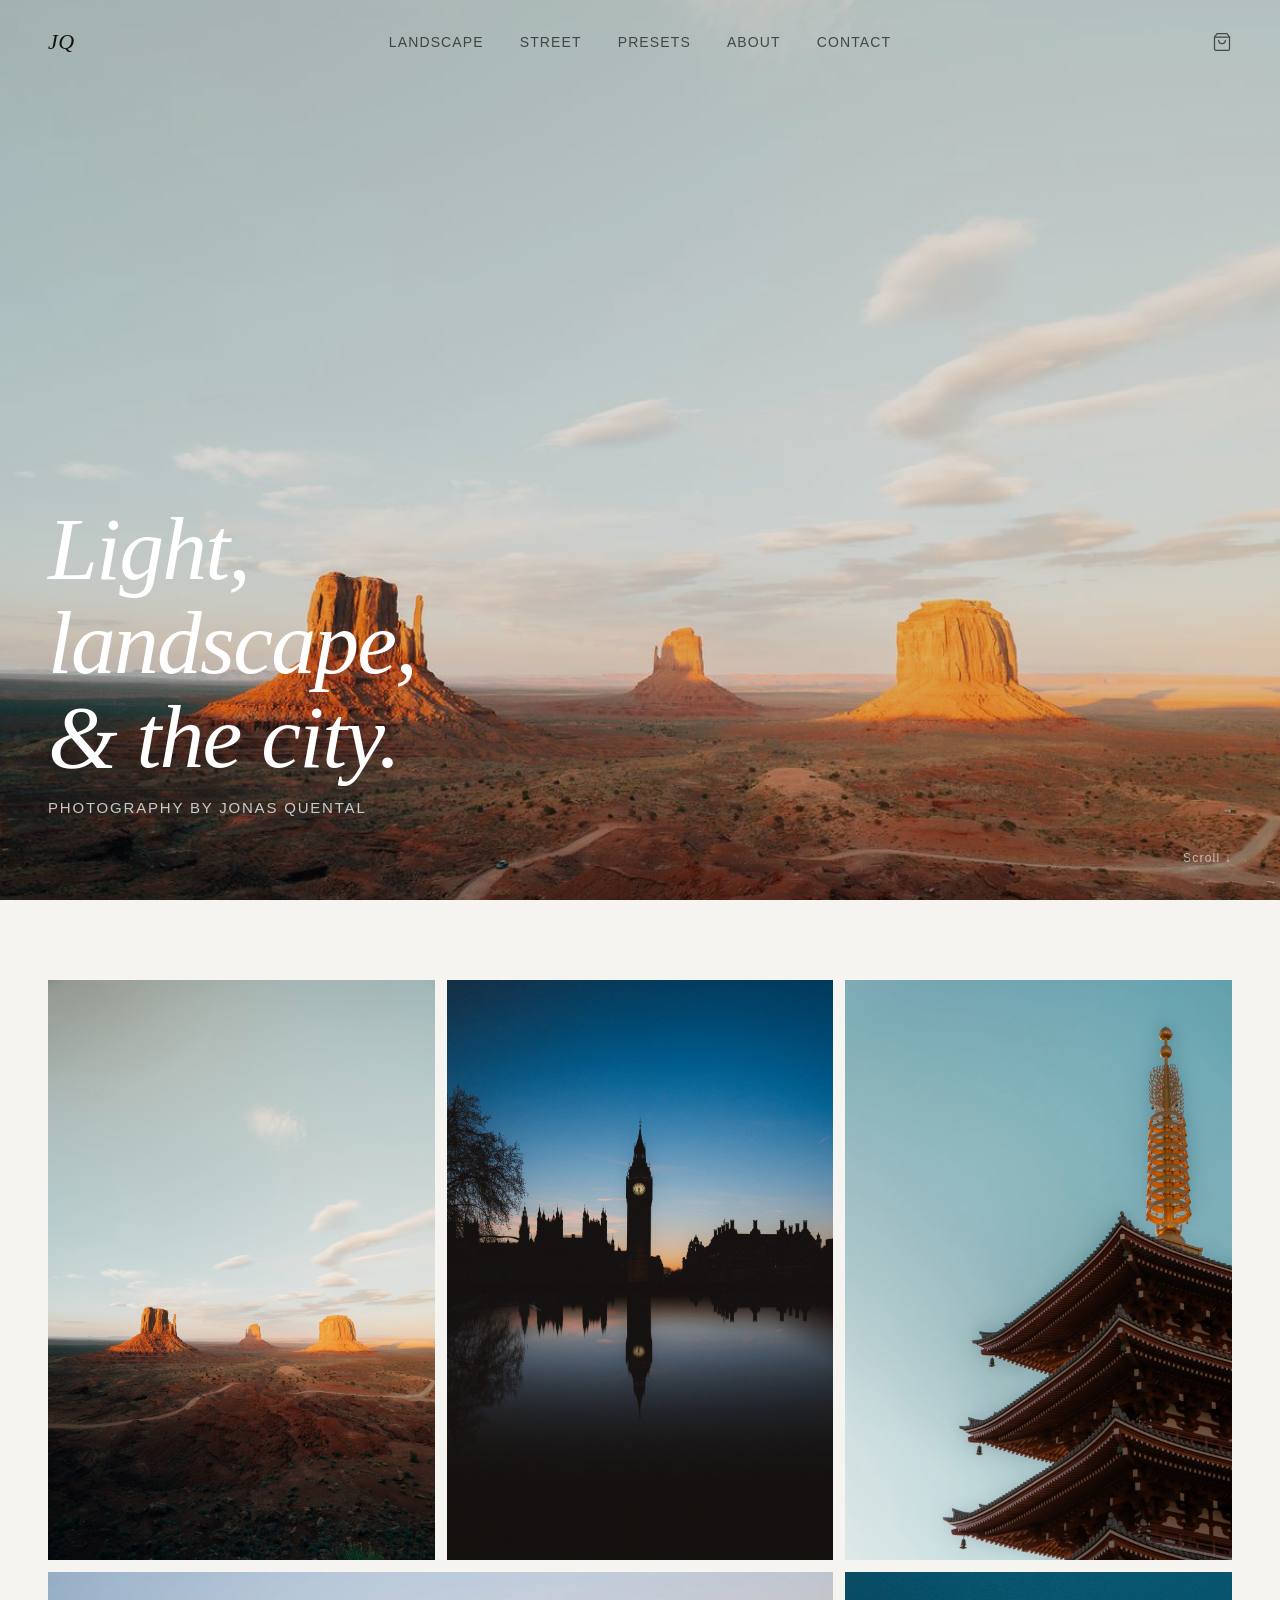
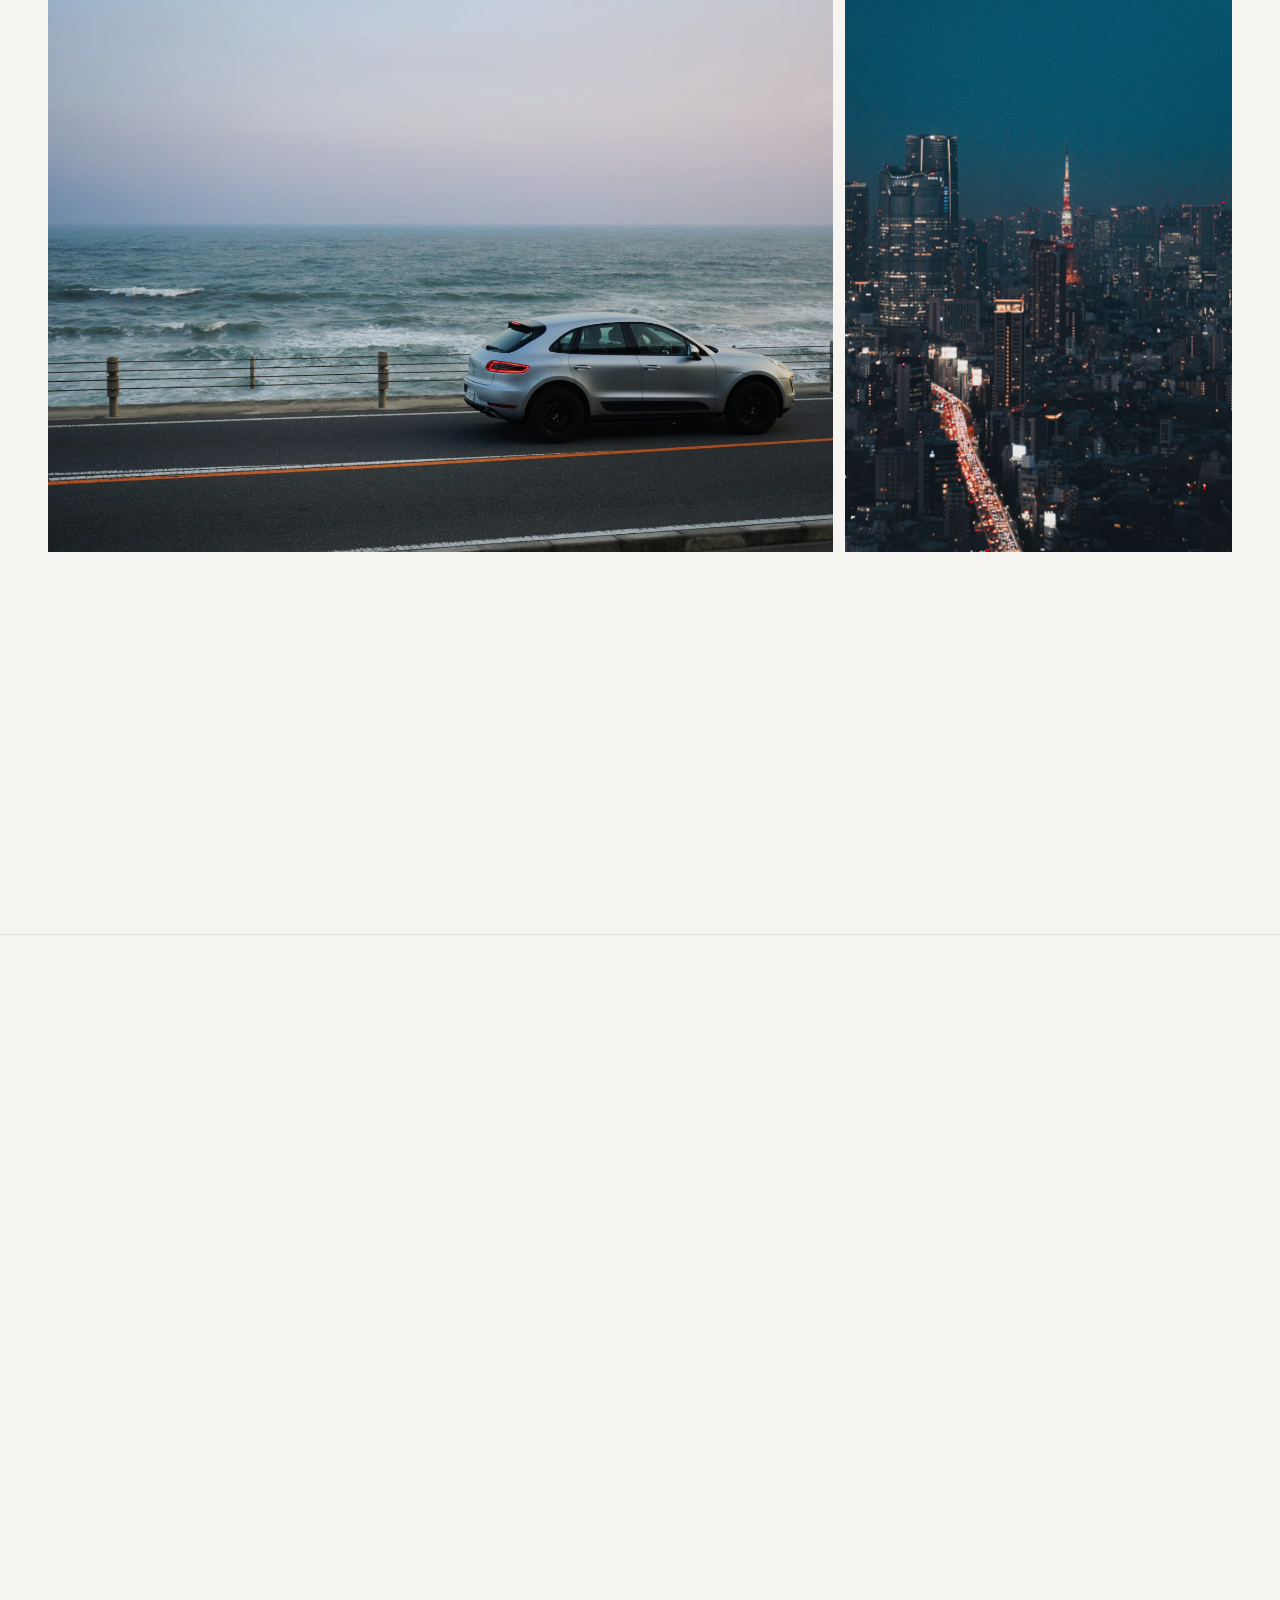
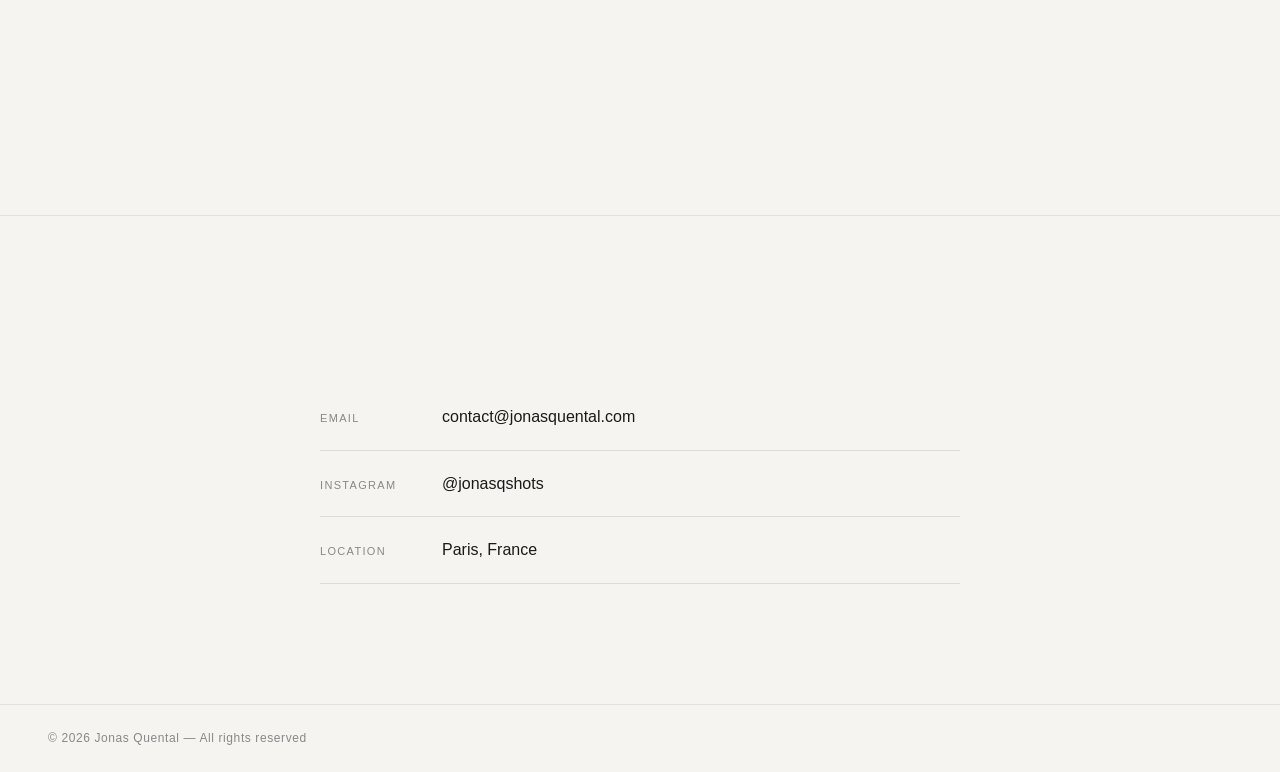
==== index.html @ b187c1c8 "Update index.html" ====
<!DOCTYPE html>
<html lang="en">
<head>
  <meta charset="UTF-8" />
  <meta name="viewport" content="width=device-width, initial-scale=1.0" />
  <title>Jonas Quental — Photography</title>
  <link rel="preconnect" href="https://fonts.googleapis.com">
  <link rel="preconnect" href="https://fonts.gstatic.com" crossorigin>
  <link href="https://fonts.googleapis.com/css2?family=Cormorant+Garamond:ital,wght@0,300;0,400;1,300;1,400&family=DM+Sans:wght@300;400;500&display=swap" rel="stylesheet">
  <link rel="stylesheet" href="style.css" />
</head>
<body>

  <!-- NAV -->
  <nav class="nav">
    <a href="index.html" class="nav-logo">JQ</a>
    <ul class="nav-links">
      <li><a href="landscape.html">Landscape</a></li>
      <li><a href="street.html">Street</a></li>
      <li><a href="presets.html">Presets</a></li>
      <li><a href="#about">About</a></li>
      <li><a href="#contact">Contact</a></li>
    </ul>
    <a href="presets.html" class="nav-cart" title="Cart">
      <svg viewBox="0 0 24 24" xmlns="http://www.w3.org/2000/svg">
        <path d="M6 2L3 6v14a2 2 0 002 2h14a2 2 0 002-2V6l-3-4z"/>
        <line x1="3" y1="6" x2="21" y2="6"/>
        <path d="M16 10a4 4 0 01-8 0"/>
      </svg>
    </a>
  </nav>

  <!-- HERO -->
  <section class="hero">
    <div class="hero-image">
      <img src="photos/monument-valley.jpg" alt="Monument Valley" style="object-position:-20% center;"/>
    </div>
    <div class="hero-text">
      <h1>Light,<br><em>landscape,</em><br>& the city.</h1>
      <p>Photography by Jonas Quental</p>
    </div>
    <div class="hero-scroll-hint">Scroll ↓</div>
  </section>

  <!-- PORTFOLIO GRID -->
  <section id="portfolio" class="portfolio">
    <div class="grid">
      <div class="grid-item tall" onclick="openLightbox('Monument Valley', 'photos/monument-valley.jpg', 'Landscape · USA · 2026')">
        <img src="photos/monument-valley.jpg" alt="Monument Valley" />
      </div>
      <div class="grid-item" onclick="openLightbox('Big Ben', 'photos/bigben.jpg', 'Landscape · London · 2026')">
        <img src="photos/bigben.jpg" alt="Big Ben at blue hour" />
      </div>
      <div class="grid-item" onclick="openLightbox('Asakusa', 'photos/tokyo-temple.jpg', 'Landscape · Tokyo · 2025')">
        <img src="photos/tokyo-temple.jpg" alt="Asakusa pagoda" />
      </div>
      <div class="grid-item wide" onclick="openLightbox('Kamakura', 'photos/kamakura-car.jpg', 'Street · Japan · 2025')">
        <img src="photos/kamakura-car.jpg" alt="Kamakura coastal road" style="object-position:20% center;" />
      </div>
      <div class="grid-item tall" onclick="openLightbox('Tokyo at Night', 'photos/tokyo-city-night.jpg', 'Street · Tokyo · 2025')">
        <img src="photos/tokyo-city-night.jpg" alt="Tokyo at night" />
      </div>
      <div class="grid-item" onclick="openLightbox('Pacific Coast', 'photos/rock-birds.jpg', 'Landscape · California · 2026')">
        <img src="photos/rock-birds.jpg" alt="Rock with birds" />
      </div>
      <div class="grid-item" onclick="openLightbox('Venice Beach', 'photos/venice-skatepark.jpg', 'Street · Los Angeles · 2026')">
        <img src="photos/venice-skatepark.jpg" alt="Venice Beach skatepark" />
      </div>
      <div class="grid-item" onclick="openLightbox('Sakura', 'photos/sakura.jpg', 'Landscape · Japan · 2025')">
        <img src="photos/sakura.jpg" alt="Cherry blossoms" />
      </div>
    </div>
  </section>

  <!-- ABOUT -->
  <section id="about" class="about">
    <div class="about-inner">
      <div class="about-image">
        <img src="photos/yosemite.jpg" alt="Jonas Quental" />
      </div>
      <div class="about-text">
        <h2>About</h2>
        <p>
          I'm Jonas Quental, a photographer based in Paris. I shoot landscapes, portraits, and anything that tells a story worth keeping.
        </p>
        <p>
          My work is driven by light, patience, and an obsession with the decisive moment.
        </p>
        <a href="mailto:contact@jonasquental.com" class="btn">Get in touch</a>
      </div>
    </div>
  </section>

  <!-- CONTACT -->
  <section id="contact" class="contact">
    <div class="contact-details">
      <div class="contact-row">
        <span class="contact-label">Email</span>
        <a href="mailto:contact@jonasquental.com" class="contact-value">contact@jonasquental.com</a>
      </div>
      <div class="contact-row">
        <span class="contact-label">Instagram</span>
        <a href="https://instagram.com/jonasqshots" target="_blank" class="contact-value">@jonasqshots</a>
      </div>
      <div class="contact-row">
        <span class="contact-label">Location</span>
        <span class="contact-value">Paris, France</span>
      </div>
    </div>
  </section>

  <!-- FOOTER -->
  <footer class="footer">
    <span>© 2026 Jonas Quental — All rights reserved</span>
  </footer>

  <!-- LIGHTBOX -->
  <div class="lightbox" id="lightbox" onclick="closeLightbox()">
    <button class="lightbox-close" onclick="closeLightbox()">×</button>
    <img id="lightbox-img" src="" alt="">
    <p class="lightbox-meta" id="lightbox-meta"></p>
  </div>

  <script src="script.js"></script>
  <script>
    function openLightbox(title, src, meta) {
      document.getElementById('lightbox-img').src = src;
      document.getElementById('lightbox-img').alt = title;
      document.getElementById('lightbox-meta').textContent = title + ' — ' + meta;
      document.getElementById('lightbox').classList.add('open');
      document.body.style.overflow = 'hidden';
    }
    function closeLightbox() {
      document.getElementById('lightbox').classList.remove('open');
      document.body.style.overflow = '';
    }
    document.addEventListener('keydown', e => { if (e.key === 'Escape') closeLightbox(); });
  </script>
</body>
</html>
---- style.css ----
*, *::before, *::after { box-sizing: border-box; margin: 0; padding: 0; }

:root {
  --fg: #1a1a1a;
  --bg: #f5f4f0;
  --muted: #888;
  --serif: 'Georgia', serif;
  --sans: 'Helvetica Neue', Arial, sans-serif;
}

html { scroll-behavior: smooth; }

body {
  background: var(--bg);
  color: var(--fg);
  font-family: var(--sans);
  font-size: 16px;
  line-height: 1.6;
}

/* ── NAV ── */
.nav {
  position: fixed;
  top: 0; left: 0; right: 0;
  z-index: 100;
  display: grid;
  grid-template-columns: 1fr auto 1fr;
  align-items: center;
  padding: 24px 48px;
  mix-blend-mode: multiply;
}

.nav-logo {
  font-family: var(--serif);
  font-size: 22px;
  font-style: italic;
  letter-spacing: 0.02em;
  justify-self: start;
}

.nav-links {
  list-style: none;
  display: flex;
  gap: 36px;
  justify-self: center;
}

.nav-links a {
  text-decoration: none;
  color: var(--fg);
  font-size: 14px;
  letter-spacing: 0.08em;
  text-transform: uppercase;
  opacity: 0.7;
  transition: opacity 0.2s;
}

.nav-links a:hover { opacity: 1; }

.nav-cart {
  justify-self: end;
  display: flex;
  align-items: center;
  gap: 6px;
  cursor: pointer;
  text-decoration: none;
  color: var(--fg);
  opacity: 0.7;
  transition: opacity 0.2s;
  position: relative;
}

.nav-cart:hover { opacity: 1; }

.nav-cart svg {
  width: 20px;
  height: 20px;
  stroke: currentColor;
  fill: none;
  stroke-width: 1.5;
  stroke-linecap: round;
  stroke-linejoin: round;
}

.nav-cart-count {
  position: absolute;
  top: -6px;
  right: -8px;
  background: var(--fg);
  color: var(--bg);
  font-size: 9px;
  font-weight: 500;
  width: 16px;
  height: 16px;
  border-radius: 50%;
  display: flex;
  align-items: center;
  justify-content: center;
  letter-spacing: 0;
  opacity: 1;
}

/* ── HERO ── */
.hero {
  position: relative;
  height: 100vh;
  display: flex;
  align-items: flex-end;
  overflow: hidden;
}

.hero-image {
  position: absolute;
  inset: 0;
}

.hero-image img {
  width: 100%; height: 100%;
  object-fit: cover;
  object-position: center 20%;
  filter: brightness(0.88);
}

/* Placeholder gradient when no image is loaded */
.hero-image:not(:has(img[src=""])) {
  background: linear-gradient(160deg, #c9d4dc 0%, #8fa3b1 100%);
}

.hero-text {
  position: relative;
  z-index: 2;
  padding: 0 48px 80px;
  color: #fff;
}

.hero-text h1 {
  font-family: var(--serif);
  font-size: clamp(48px, 7vw, 96px);
  font-weight: 400;
  font-style: italic;
  line-height: 1.05;
  letter-spacing: -0.02em;
}

.hero-text p {
  margin-top: 12px;
  font-size: 15px;
  letter-spacing: 0.12em;
  text-transform: uppercase;
  opacity: 0.75;
}

.hero-scroll-hint {
  position: absolute;
  bottom: 32px; right: 48px;
  z-index: 2;
  font-size: 12px;
  letter-spacing: 0.1em;
  color: rgba(255,255,255,0.6);
  animation: float 2.5s ease-in-out infinite;
}

@keyframes float {
  0%, 100% { transform: translateY(0); }
  50% { transform: translateY(6px); }
}

/* ── PORTFOLIO GRID ── */
.portfolio {
  padding: 80px 48px;
}

.grid {
  display: grid;
  grid-template-columns: repeat(3, 1fr);
  gap: 12px;
}

.grid-item {
  overflow: hidden;
  background: #ddd;
  position: relative;
}

/* default aspect ratio */
.grid-item::before { content: ''; display: block; padding-top: 75%; }
.grid-item.tall::before { padding-top: 150%; }
.grid-item.wide { grid-column: span 2; }
.grid-item.wide::before { padding-top: 50%; }

.grid-item img {
  position: absolute;
  inset: 0;
  width: 100%; height: 100%;
  object-fit: cover;
  transition: transform 0.6s ease, filter 0.4s ease;
  filter: brightness(0.95);
}

.grid-item:hover img {
  transform: scale(1.04);
  filter: brightness(1);
}

/* ── ABOUT ── */
.about {
  padding: 100px 48px;
  border-top: 1px solid rgba(0,0,0,0.08);
}

.about-inner {
  display: grid;
  grid-template-columns: 1fr 1fr;
  gap: 80px;
  align-items: center;
  max-width: 1100px;
  margin: 0 auto;
}

.about-image {
  aspect-ratio: 3/4;
  overflow: hidden;
  background: #ddd;
}

.about-image img {
  width: 100%; height: 100%;
  object-fit: cover;
}

.about-text h2 {
  font-family: var(--serif);
  font-size: 42px;
  font-weight: 400;
  font-style: italic;
  margin-bottom: 28px;
}

.about-text p {
  color: #444;
  margin-bottom: 16px;
  font-size: 17px;
  line-height: 1.75;
}

/* ── BUTTON ── */
.btn {
  display: inline-block;
  margin-top: 24px;
  padding: 12px 28px;
  border: 1px solid var(--fg);
  text-decoration: none;
  color: var(--fg);
  font-size: 13px;
  letter-spacing: 0.1em;
  text-transform: uppercase;
  transition: background 0.2s, color 0.2s;
}

.btn:hover { background: var(--fg); color: var(--bg); }

.btn-large {
  font-size: 16px;
  padding: 16px 40px;
  letter-spacing: 0.05em;
  text-transform: none;
}

/* ── CONTACT ── */
.contact {
  padding: 120px 48px;
  text-align: center;
  border-top: 1px solid rgba(0,0,0,0.08);
}

.contact h2 {
  font-family: var(--serif);
  font-size: clamp(36px, 5vw, 64px);
  font-weight: 400;
  line-height: 1.1;
  margin-bottom: 16px;
}

.contact h2 em {
  font-style: italic;
}

.contact > p {
  color: var(--muted);
  margin-bottom: 40px;
  font-size: 17px;
}

.social-links {
  margin-top: 40px;
  display: flex;
  gap: 32px;
  justify-content: center;
}

.social-links a {
  color: var(--muted);
  text-decoration: none;
  font-size: 13px;
  letter-spacing: 0.1em;
  text-transform: uppercase;
  transition: color 0.2s;
}

.social-links a:hover { color: var(--fg); }

/* ── CONTACT DETAILS ── */
.contact-details {
  margin-top: 48px;
  max-width: 640px;
  margin-left: auto;
  margin-right: auto;
  text-align: left;
}

.contact-row {
  display: flex;
  align-items: baseline;
  gap: 32px;
  padding: 20px 0;
  border-bottom: 1px solid rgba(0,0,0,0.1);
}

.contact-label {
  font-size: 11px;
  letter-spacing: 0.12em;
  text-transform: uppercase;
  color: var(--muted);
  min-width: 90px;
}

.contact-value {
  font-size: 16px;
  color: var(--fg);
  text-decoration: none;
}

a.contact-value:hover { text-decoration: underline; }

/* ── FOOTER ── */
.footer {
  padding: 24px 48px;
  border-top: 1px solid rgba(0,0,0,0.08);
  font-size: 12px;
  color: var(--muted);
  letter-spacing: 0.05em;
}

/* ── FADE-IN ON SCROLL ── */
.reveal {
  opacity: 0;
  transform: translateY(24px);
  transition: opacity 0.7s ease, transform 0.7s ease;
}

.reveal.visible {
  opacity: 1;
  transform: translateY(0);
}

/* ── RESPONSIVE ── */
@media (max-width: 900px) {
  .nav { padding: 20px 24px; }
  .nav-links { gap: 20px; }

  .hero-text { padding: 0 24px 60px; }
  .hero-scroll-hint { right: 24px; }

  .portfolio { padding: 60px 24px; }
  .grid {
    grid-template-columns: repeat(2, 1fr);
    grid-auto-rows: 240px;
  }
  .grid-item.wide { grid-column: span 1; }

  .about { padding: 60px 24px; }
  .about-inner { grid-template-columns: 1fr; gap: 40px; }

  .contact { padding: 80px 24px; }
  .footer { padding: 20px 24px; }
}

@media (max-width: 560px) {
  .grid { grid-template-columns: 1fr; }
  .grid-item.tall { grid-row: span 1; }
}

/* ── NAV LOGO AS LINK ── */
a.nav-logo {
  text-decoration: none;
  color: var(--fg);
}

.nav-links a.active {
  opacity: 1;
  color: #2a6fc9;
}

/* ── PAGE HEADER (gallery pages) ── */
.page-header {
  padding: 140px 48px 48px;
  border-bottom: 1px solid rgba(0,0,0,0.08);
  display: flex;
  align-items: baseline;
  justify-content: space-between;
}

.page-title {
  font-family: var(--serif);
  font-size: clamp(48px, 7vw, 96px);
  font-weight: 400;
  font-style: italic;
  letter-spacing: -0.02em;
  line-height: 1;
}

.page-meta {
  font-size: 12px;
  color: var(--muted);
  letter-spacing: 0.1em;
  text-transform: uppercase;
}

/* ── GALLERY MASONRY ── */
.gallery {
  padding: 48px 48px 80px;
  columns: 3;
  column-gap: 12px;
}

.gallery-item {
  break-inside: avoid;
  margin-bottom: 12px;
  position: relative;
  overflow: hidden;
  cursor: pointer;
}

.gallery-item img {
  width: 100%;
  display: block;
  transition: transform 0.5s ease, filter 0.4s ease;
  filter: brightness(0.95);
}

.gallery-item:hover img {
  transform: scale(1.03);
  filter: brightness(1);
}

.gallery-item-info {
  position: absolute;
  bottom: 0; left: 0; right: 0;
  padding: 40px 20px 18px;
  background: linear-gradient(transparent, rgba(0,0,0,0.5));
  opacity: 0;
  transition: opacity 0.3s;
}

.gallery-item:hover .gallery-item-info { opacity: 1; }

.item-title {
  font-family: var(--serif);
  font-size: 18px;
  font-style: italic;
  font-weight: 400;
  color: #fff;
  display: block;
}

.item-meta {
  font-size: 10px;
  letter-spacing: 0.1em;
  text-transform: uppercase;
  color: rgba(255,255,255,0.6);
}

/* ── ABOUT STATS ── */
.about-stats {
  display: grid;
  grid-template-columns: repeat(3, 1fr);
  gap: 20px;
  margin: 32px 0;
  padding-top: 28px;
  border-top: 1px solid rgba(0,0,0,0.08);
}

.about-stats .stat-label {
  display: block;
  font-size: 10px;
  letter-spacing: 0.12em;
  text-transform: uppercase;
  color: var(--muted);
  margin-bottom: 6px;
}

.about-stats .stat-val {
  display: block;
  font-family: var(--serif);
  font-size: 20px;
  font-style: italic;
}

/* ── LIGHTBOX ── */
.lightbox {
  position: fixed;
  inset: 0;
  background: rgba(245,244,240,0.97);
  z-index: 200;
  display: none;
  align-items: center;
  justify-content: center;
  flex-direction: column;
  gap: 20px;
}

.lightbox.open { display: flex; }

.lightbox-close {
  position: fixed;
  top: 32px; right: 48px;
  background: none;
  border: none;
  font-size: 32px;
  color: var(--muted);
  cursor: pointer;
  line-height: 1;
  transition: color 0.2s;
  font-family: var(--serif);
}

.lightbox-close:hover { color: var(--fg); }

#lightbox-img {
  max-width: 88vw;
  max-height: 82vh;
  object-fit: contain;
}

.lightbox-meta {
  font-family: var(--serif);
  font-size: 18px;
  font-style: italic;
  color: var(--muted);
}

/* ── GALLERY RESPONSIVE ── */
@media (max-width: 900px) {
  .page-header { padding: 120px 24px 32px; flex-direction: column; gap: 8px; }
  .gallery { columns: 2; padding: 24px 24px 60px; }
}

@media (max-width: 560px) {
  .gallery { columns: 1; }
}
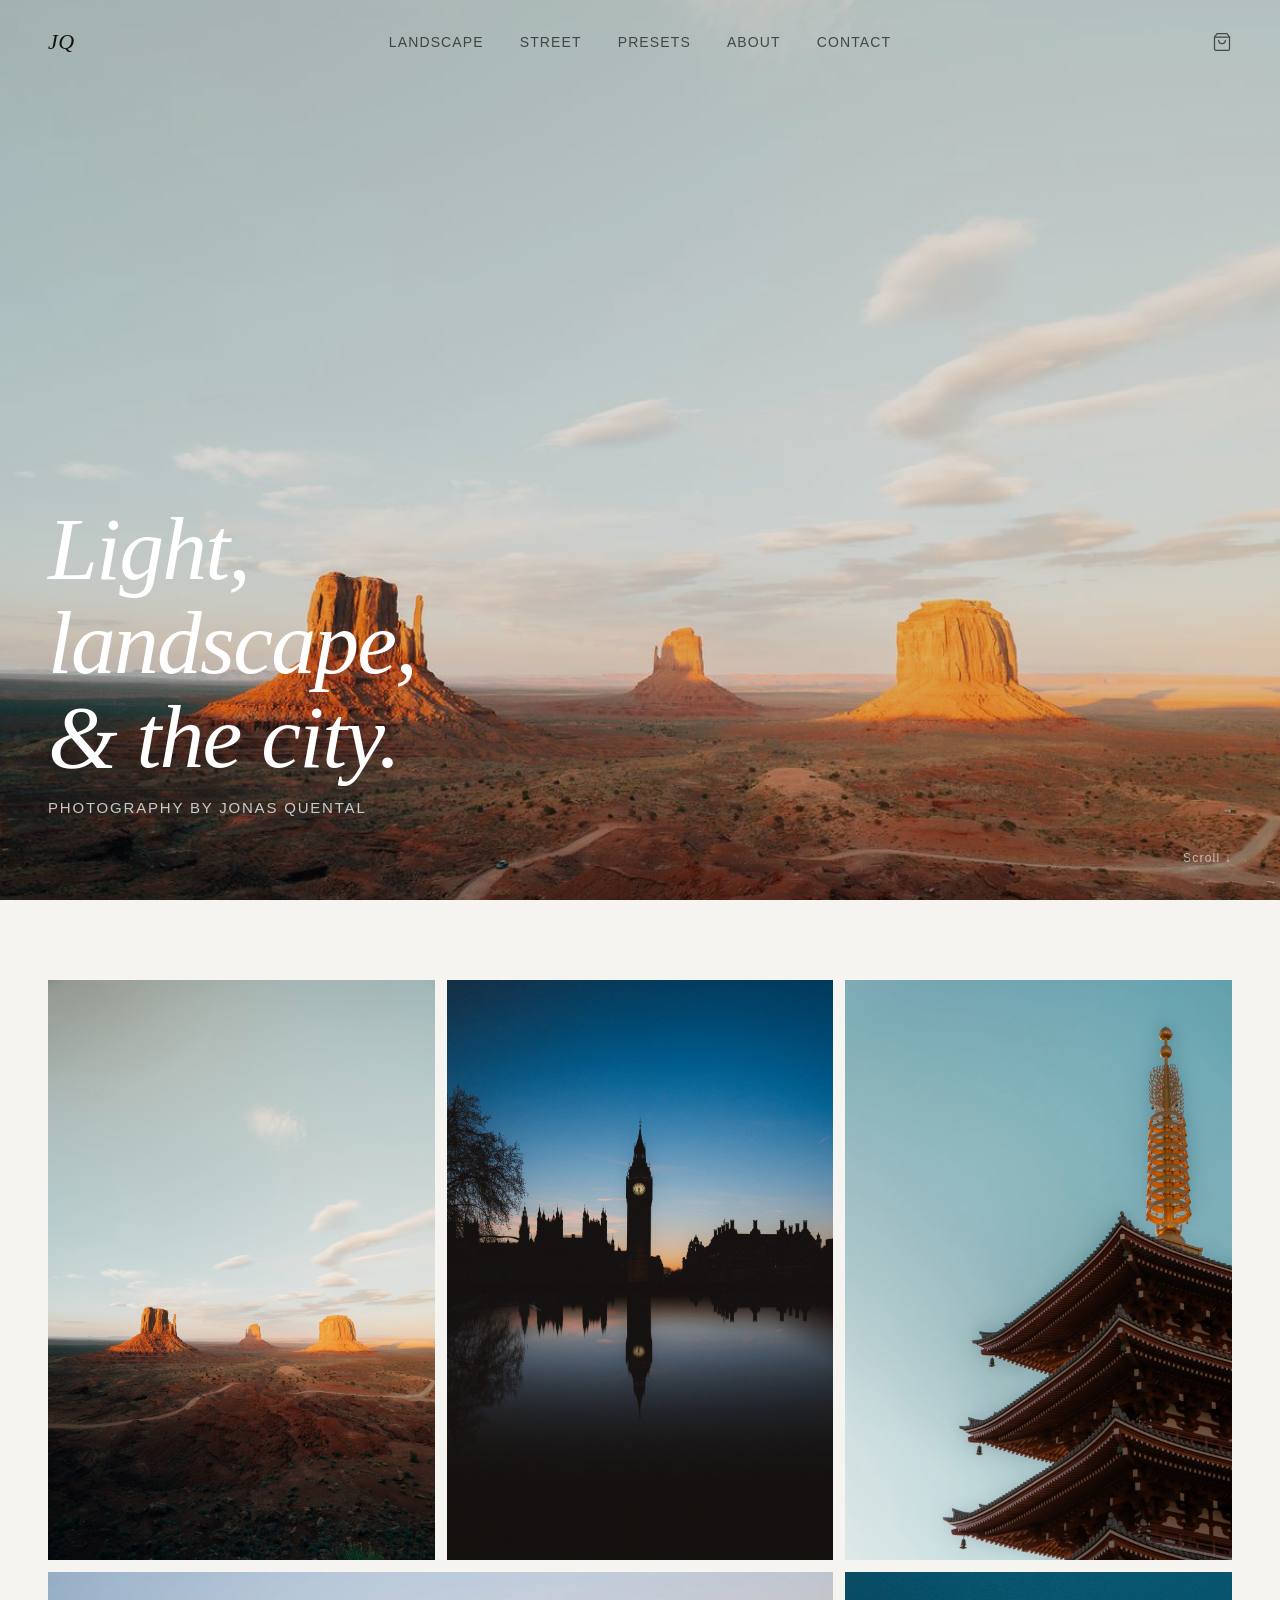
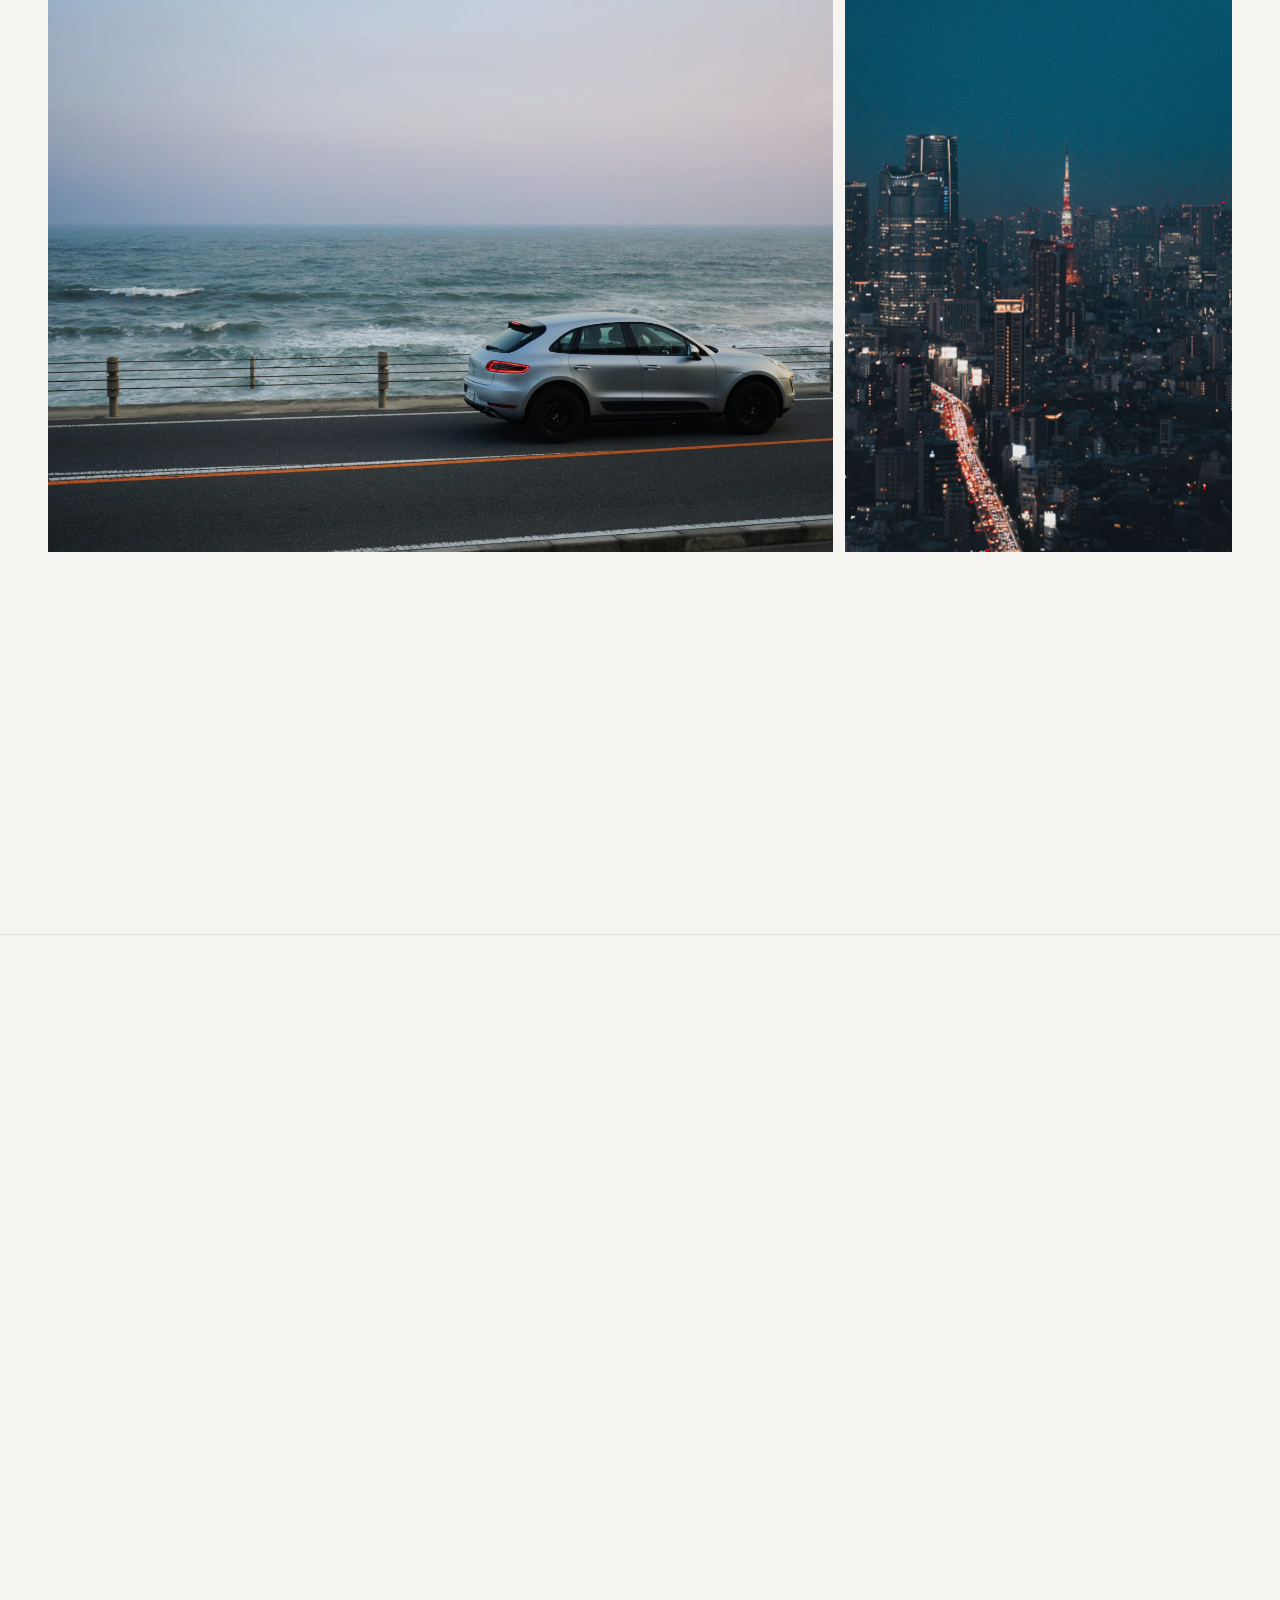
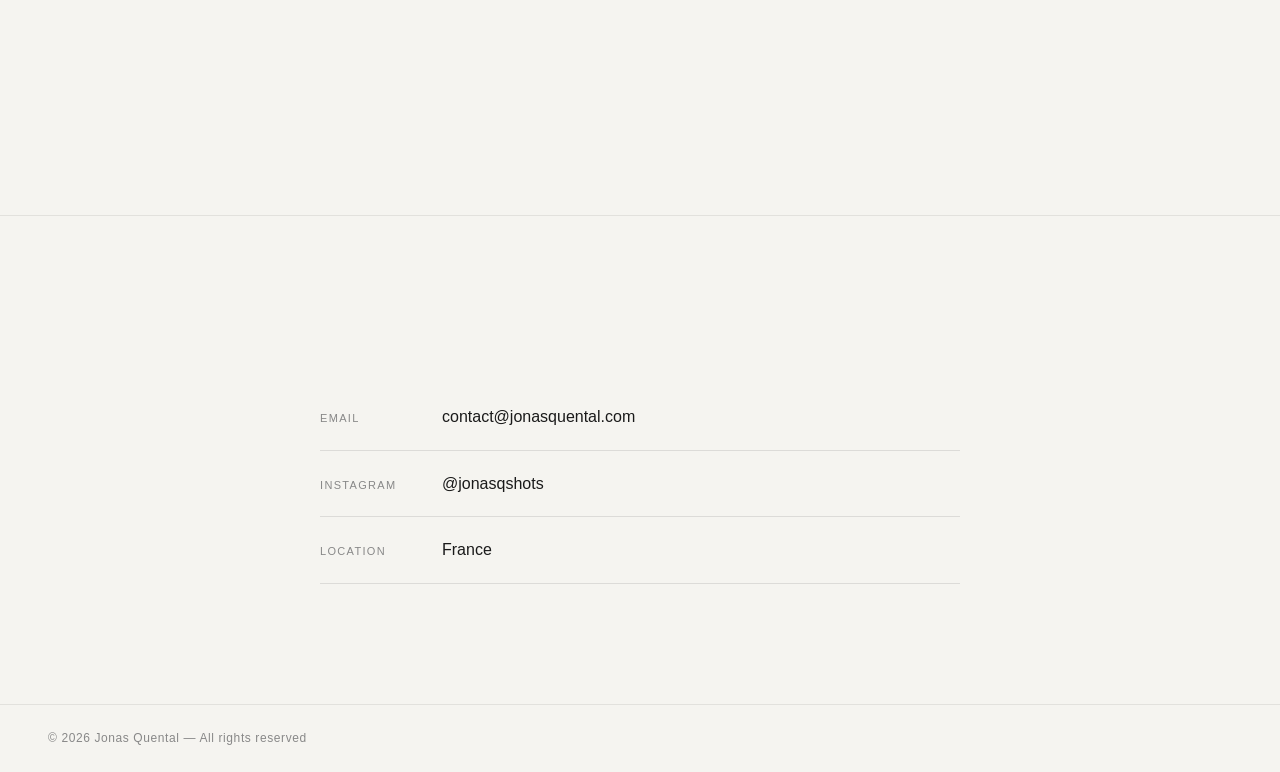
==== commit f02bbee5: "Update index.html" ====
--- a/index.html
+++ b/index.html
@@ -7,6 +7,9 @@
   <link rel="preconnect" href="https://fonts.googleapis.com">
   <link rel="preconnect" href="https://fonts.gstatic.com" crossorigin>
   <link href="https://fonts.googleapis.com/css2?family=Cormorant+Garamond:ital,wght@0,300;0,400;1,300;1,400&family=DM+Sans:wght@300;400;500&display=swap" rel="stylesheet">
+  <link rel="icon" type="image/x-icon" href="favicon.ico">
+  <link rel="icon" type="image/png" sizes="32x32" href="favicon-32.png">
+  <link rel="apple-touch-icon" sizes="192x192" href="favicon-192.png">
   <link rel="stylesheet" href="style.css" />
 </head>
 <body>
@@ -28,12 +31,25 @@
         <path d="M16 10a4 4 0 01-8 0"/>
       </svg>
     </a>
+    <button class="nav-hamburger" onclick="openDrawer()" aria-label="Menu">
+      <svg viewBox="0 0 24 24"><line x1="3" y1="6" x2="21" y2="6"/><line x1="3" y1="12" x2="21" y2="12"/><line x1="3" y1="18" x2="21" y2="18"/></svg>
+    </button>
   </nav>
+
+  <!-- MOBILE DRAWER -->
+  <div class="nav-drawer" id="nav-drawer">
+    <button class="nav-drawer-close" onclick="closeDrawer()">×</button>
+    <a href="landscape.html" onclick="closeDrawer()">Landscape</a>
+    <a href="street.html" onclick="closeDrawer()">Street</a>
+    <a href="presets.html" onclick="closeDrawer()">Presets</a>
+    <a href="#about" onclick="closeDrawer()">About</a>
+    <a href="#contact" onclick="closeDrawer()">Contact</a>
+  </div>
 
   <!-- HERO -->
   <section class="hero">
     <div class="hero-image">
-      <img src="photos/monument-valley.jpg" alt="Monument Valley" style="object-position:-20% center;"/>
+      <img src="photos/monument-valley.jpg" alt="Monument Valley" style="object-position:15% center;"/>
     </div>
     <div class="hero-text">
       <h1>Light,<br><em>landscape,</em><br>& the city.</h1>
@@ -81,10 +97,7 @@
       <div class="about-text">
         <h2>About</h2>
         <p>
-          I'm Jonas Quental, a photographer based in Paris. I shoot landscapes, portraits, and anything that tells a story worth keeping.
-        </p>
-        <p>
-          My work is driven by light, patience, and an obsession with the decisive moment.
+          I shoot landscapes, portraits, and anything that tells a story worth keeping.
         </p>
         <a href="mailto:contact@jonasquental.com" class="btn">Get in touch</a>
       </div>
@@ -104,7 +117,7 @@
       </div>
       <div class="contact-row">
         <span class="contact-label">Location</span>
-        <span class="contact-value">Paris, France</span>
+        <span class="contact-value">France</span>
       </div>
     </div>
   </section>
@@ -136,5 +149,10 @@
     }
     document.addEventListener('keydown', e => { if (e.key === 'Escape') closeLightbox(); });
   </script>
+
+  <script>
+    function openDrawer() { document.getElementById('nav-drawer').classList.add('open'); document.body.style.overflow = 'hidden'; }
+    function closeDrawer() { document.getElementById('nav-drawer').classList.remove('open'); document.body.style.overflow = ''; }
+  </script>
 </body>
 </html>
--- a/style.css
+++ b/style.css
@@ -365,29 +365,107 @@
 
 /* ── RESPONSIVE ── */
 @media (max-width: 900px) {
-  .nav { padding: 20px 24px; }
-  .nav-links { gap: 20px; }
+  /* NAV: stack logo center, hide links, show hamburger */
+  .nav {
+    grid-template-columns: 1fr auto 1fr;
+    padding: 16px 20px;
+  }
+  .nav-links {
+    display: none;
+  }
+  .nav-mobile-menu {
+    display: flex;
+    justify-self: center;
+    gap: 20px;
+  }
 
   .hero-text { padding: 0 24px 60px; }
+  .hero-text h1 { font-size: clamp(36px, 10vw, 60px); }
   .hero-scroll-hint { right: 24px; }
 
-  .portfolio { padding: 60px 24px; }
+  .portfolio { padding: 40px 16px; }
   .grid {
     grid-template-columns: repeat(2, 1fr);
-    grid-auto-rows: 240px;
   }
-  .grid-item.wide { grid-column: span 1; }
+  .grid-item.wide { grid-column: span 2; }
+  .grid-item.tall::before { padding-top: 100%; }
 
   .about { padding: 60px 24px; }
   .about-inner { grid-template-columns: 1fr; gap: 40px; }
 
-  .contact { padding: 80px 24px; }
+  .contact { padding: 60px 24px; }
   .footer { padding: 20px 24px; }
 }
 
 @media (max-width: 560px) {
   .grid { grid-template-columns: 1fr; }
-  .grid-item.tall { grid-row: span 1; }
+  .grid-item.wide { grid-column: span 1; }
+  .grid-item.tall::before { padding-top: 75%; }
+}
+
+/* ── MOBILE NAV DRAWER ── */
+.nav-hamburger {
+  display: none;
+  background: none;
+  border: none;
+  cursor: pointer;
+  padding: 4px;
+  color: var(--fg);
+}
+
+.nav-hamburger svg {
+  width: 22px;
+  height: 22px;
+  stroke: currentColor;
+  fill: none;
+  stroke-width: 1.8;
+  stroke-linecap: round;
+}
+
+.nav-drawer {
+  display: none;
+  position: fixed;
+  inset: 0;
+  background: var(--bg);
+  z-index: 99;
+  flex-direction: column;
+  align-items: center;
+  justify-content: center;
+  gap: 32px;
+}
+
+.nav-drawer.open { display: flex; }
+
+.nav-drawer a {
+  font-size: 28px;
+  font-family: var(--serif);
+  font-style: italic;
+  color: var(--fg);
+  text-decoration: none;
+  opacity: 0.8;
+  transition: opacity 0.2s;
+}
+
+.nav-drawer a:hover { opacity: 1; }
+
+.nav-drawer-close {
+  position: absolute;
+  top: 24px; right: 24px;
+  background: none;
+  border: none;
+  font-size: 28px;
+  color: var(--fg);
+  cursor: pointer;
+  font-family: var(--serif);
+  opacity: 0.6;
+}
+
+@media (max-width: 900px) {
+  .nav-hamburger { display: block; }
+  .nav-links { display: none !important; }
+  .nav { grid-template-columns: auto 1fr auto; }
+  .nav-logo { justify-self: start; }
+  .nav-cart { justify-self: end; display: none; }
 }
 
 /* ── NAV LOGO AS LINK ── */
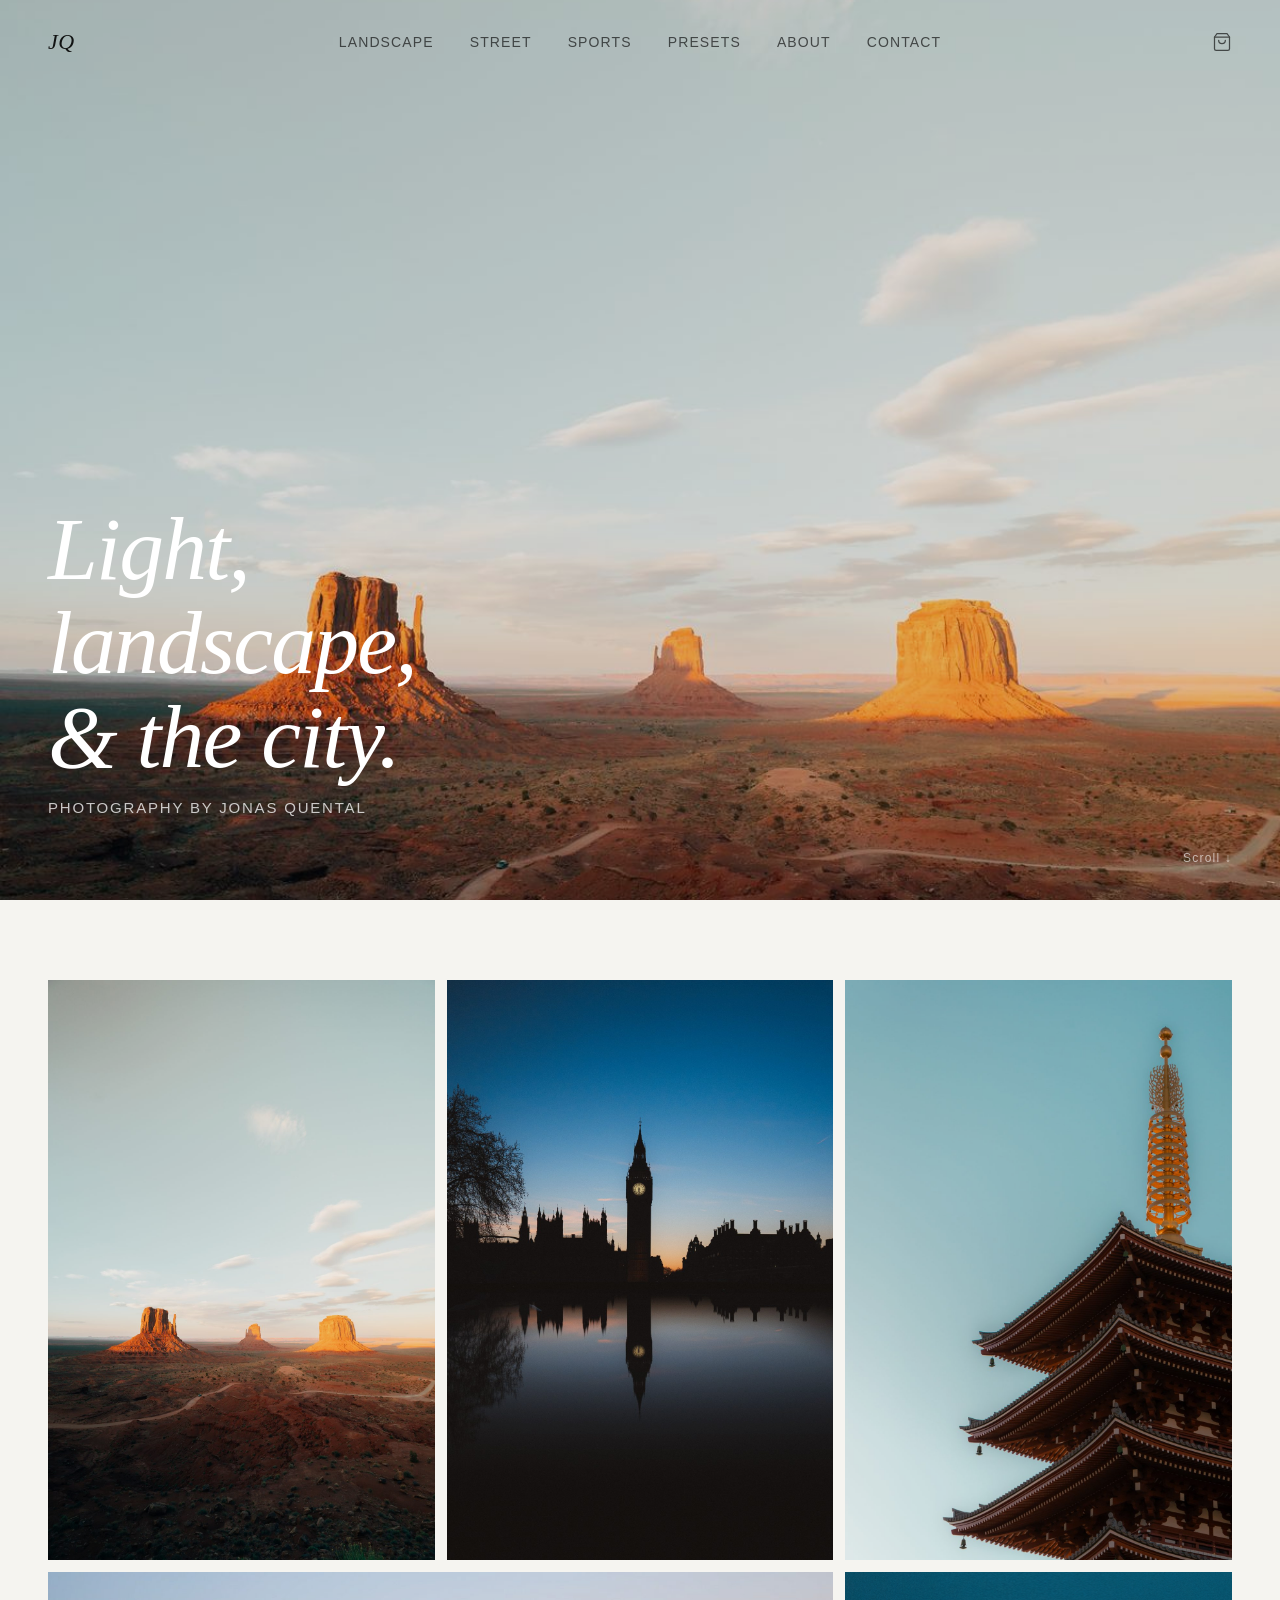
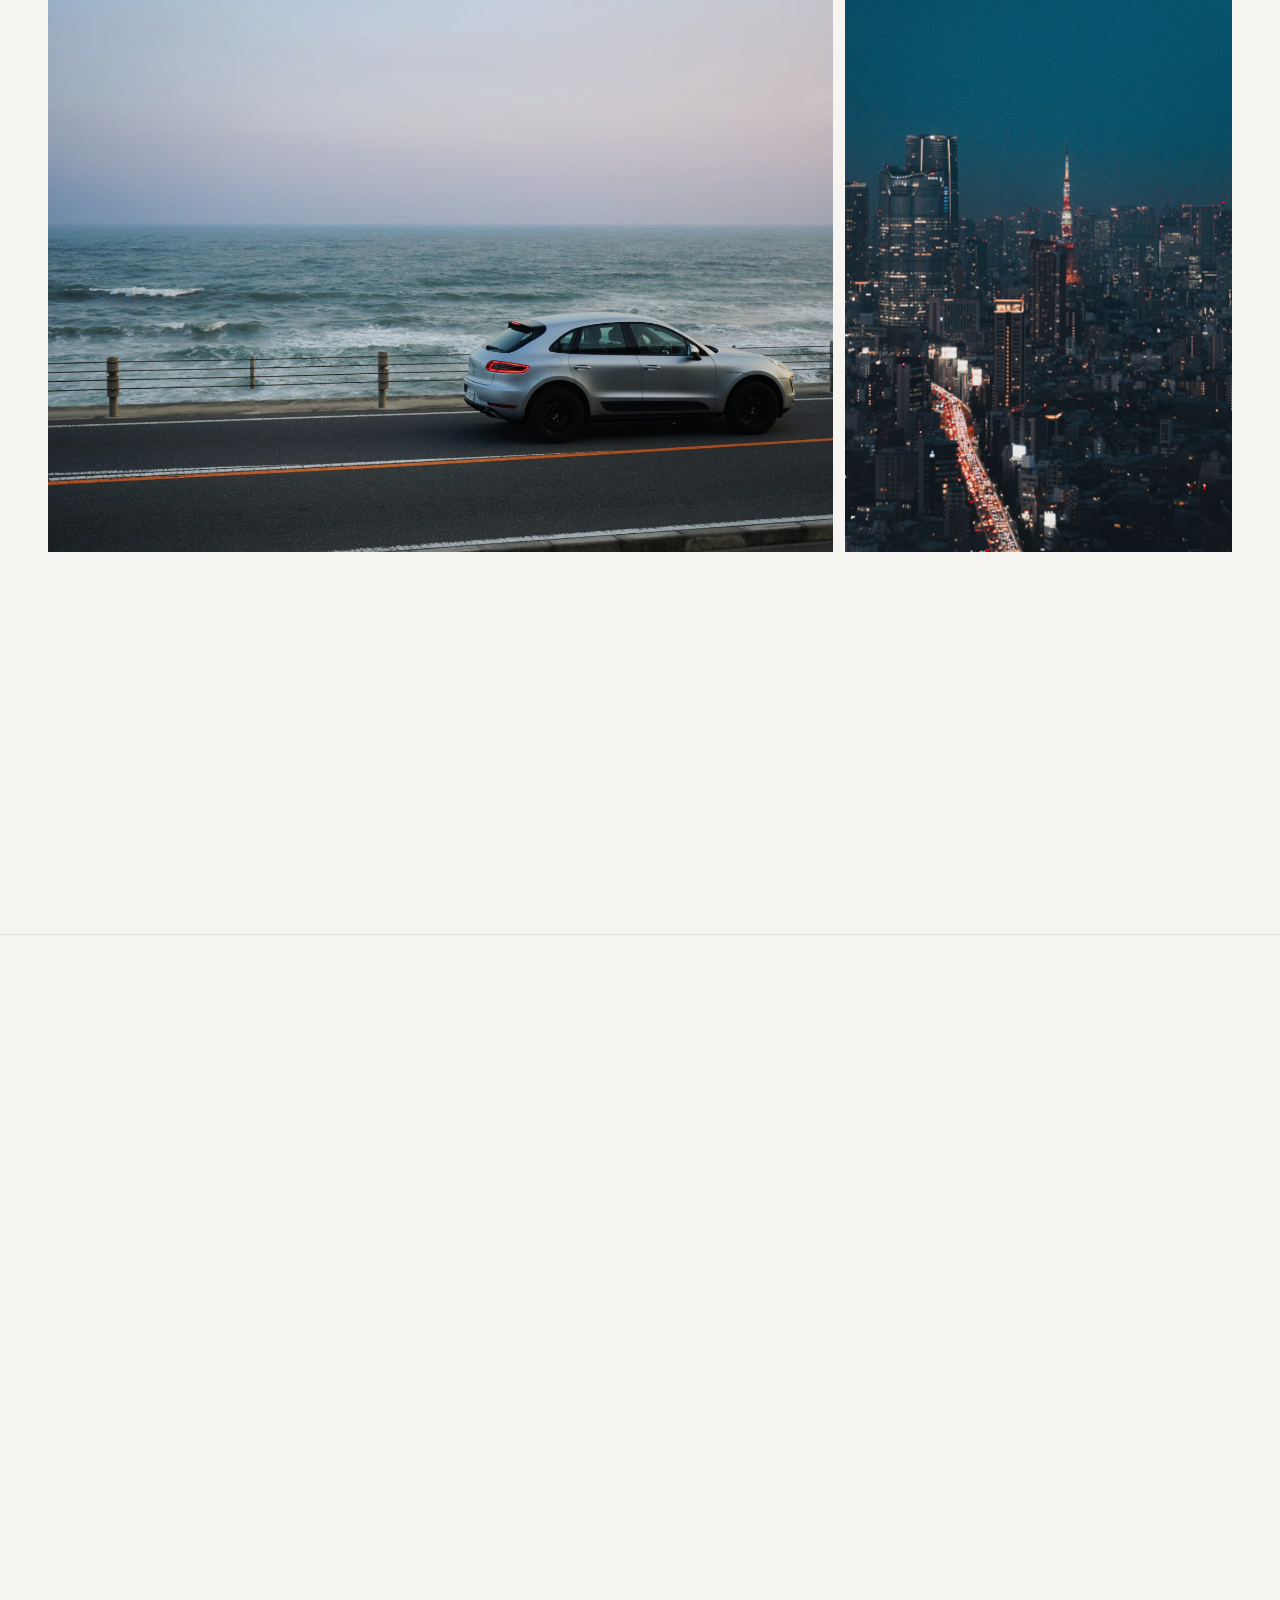
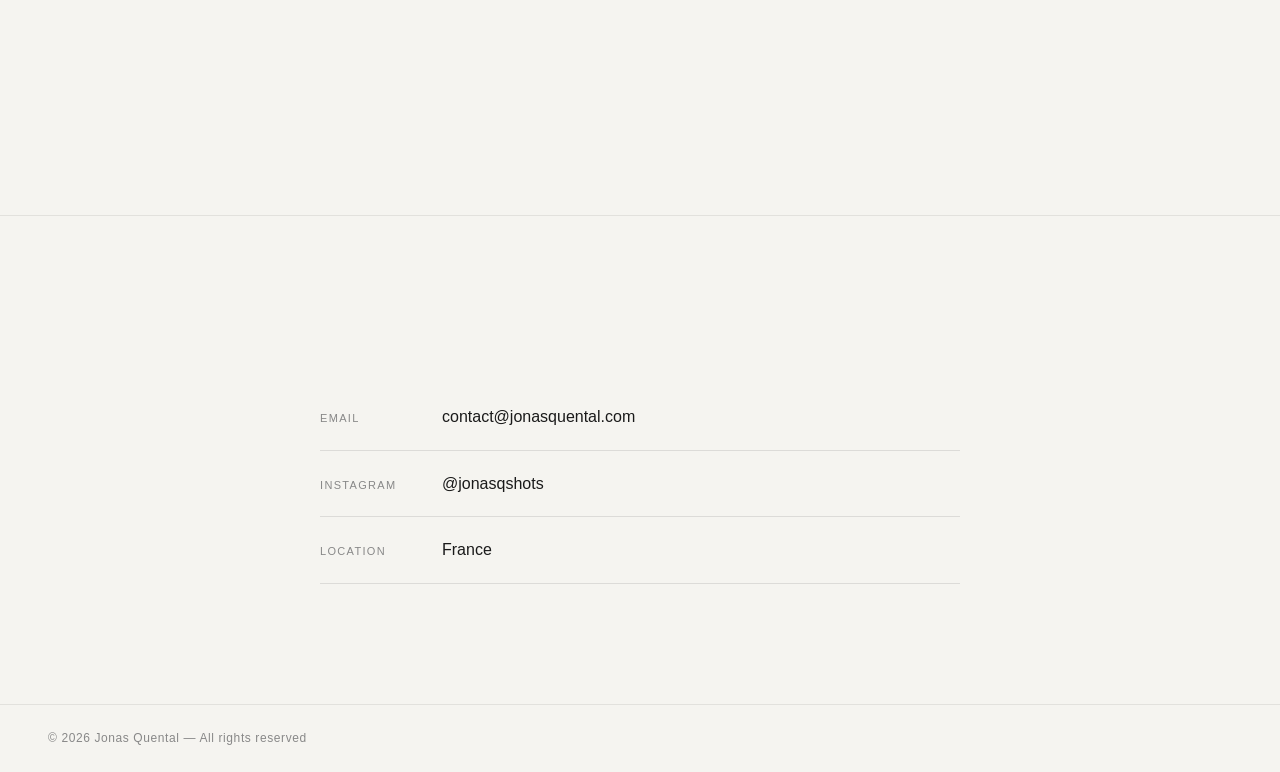
==== commit 1be7b2fb: "Add files via upload" ====
--- a/index.html
+++ b/index.html
@@ -20,6 +20,7 @@
     <ul class="nav-links">
       <li><a href="landscape.html">Landscape</a></li>
       <li><a href="street.html">Street</a></li>
+      <li><a href="sports.html">Sports</a></li>
       <li><a href="presets.html">Presets</a></li>
       <li><a href="#about">About</a></li>
       <li><a href="#contact">Contact</a></li>
@@ -41,6 +42,7 @@
     <button class="nav-drawer-close" onclick="closeDrawer()">×</button>
     <a href="landscape.html" onclick="closeDrawer()">Landscape</a>
     <a href="street.html" onclick="closeDrawer()">Street</a>
+    <a href="sports.html" onclick="closeDrawer()">Sports</a>
     <a href="presets.html" onclick="closeDrawer()">Presets</a>
     <a href="#about" onclick="closeDrawer()">About</a>
     <a href="#contact" onclick="closeDrawer()">Contact</a>
@@ -97,7 +99,7 @@
       <div class="about-text">
         <h2>About</h2>
         <p>
-          I shoot landscapes, portraits, and anything that tells a story worth keeping.
+          I shoot landscapes, portraits, events, and anything that tells a story worth keeping.
         </p>
         <a href="mailto:contact@jonasquental.com" class="btn">Get in touch</a>
       </div>
